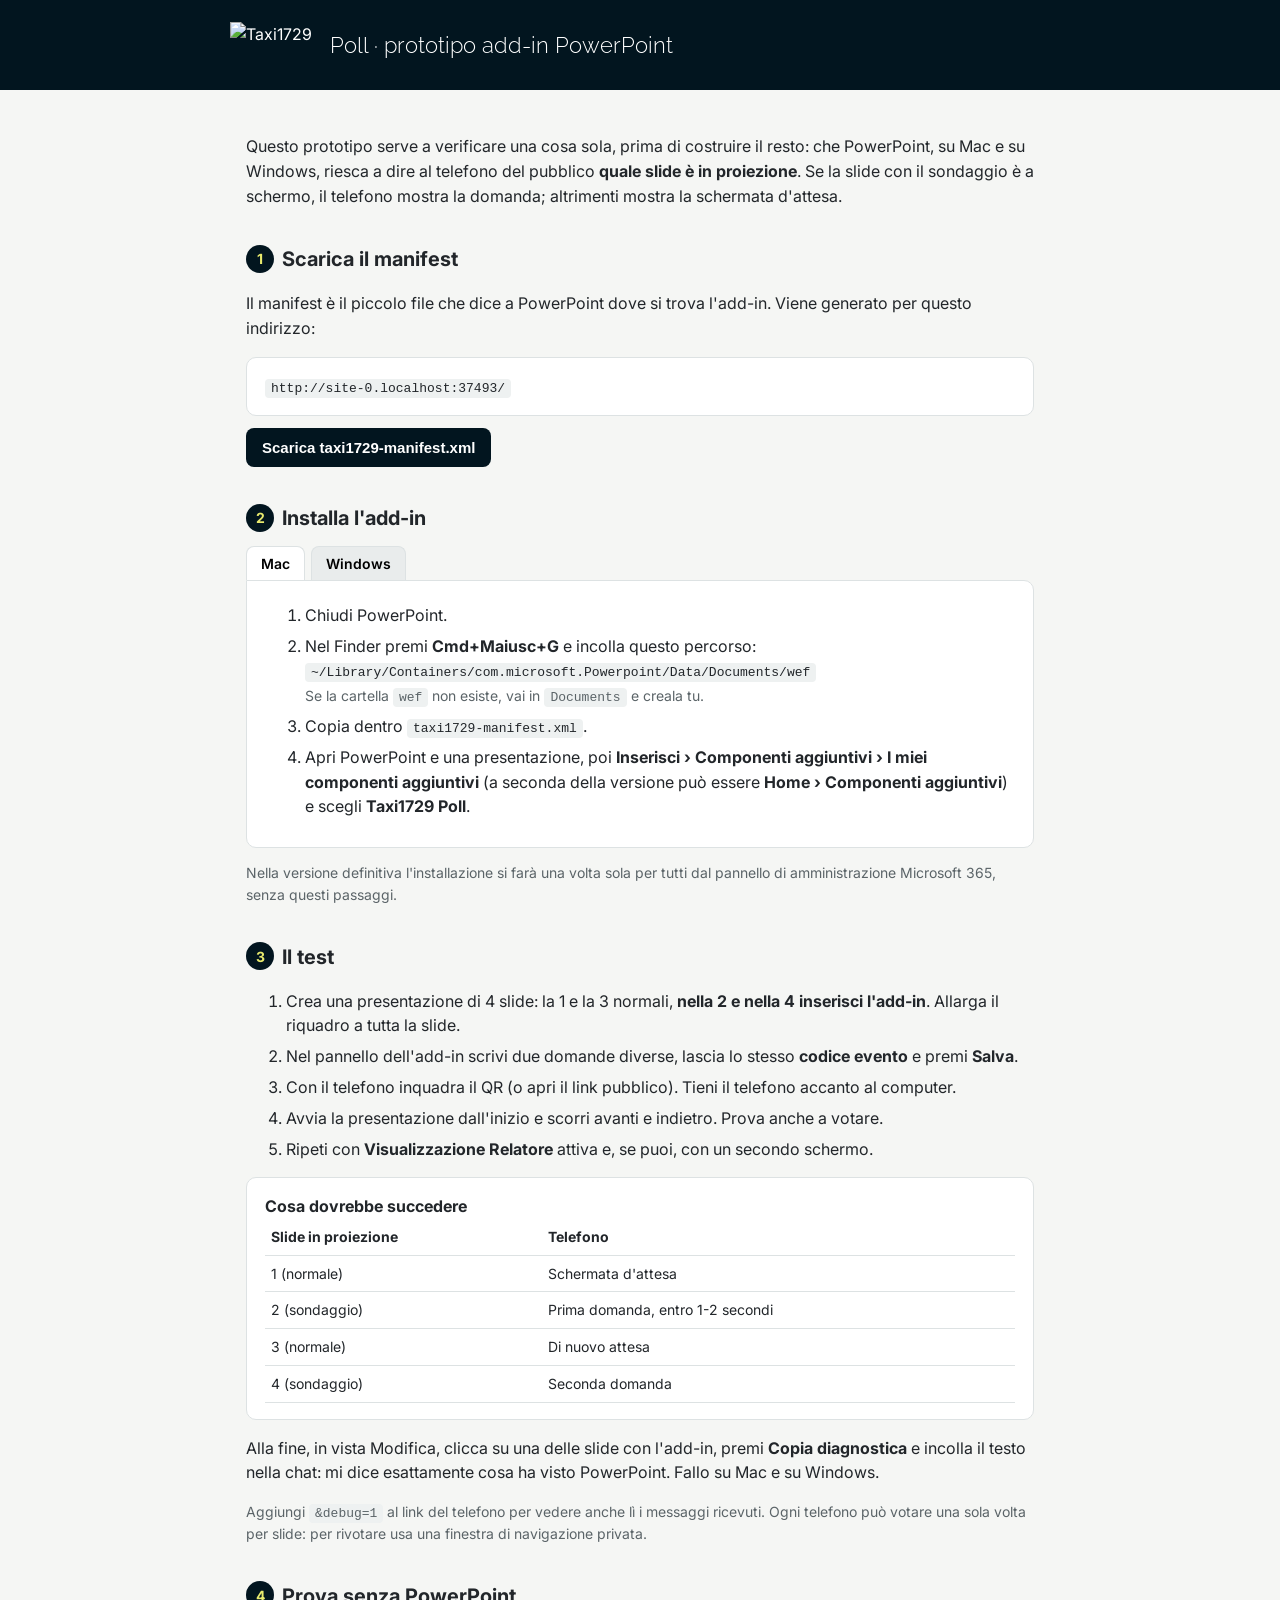
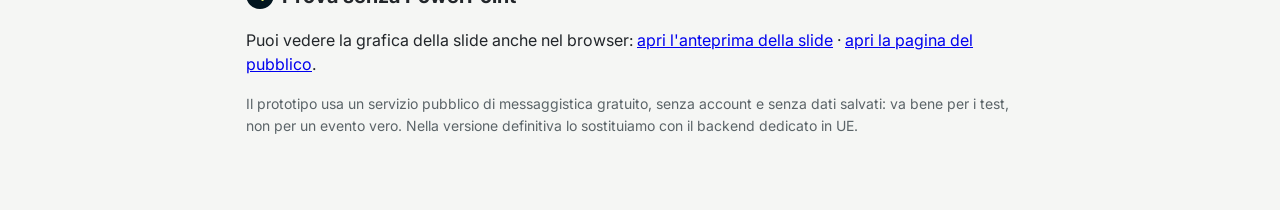
==== index.html @ 9553b4f0 "Add files via upload" ====
<!doctype html>
<html lang="it">
<head>
<meta charset="utf-8">
<meta name="viewport" content="width=device-width, initial-scale=1">
<title>Taxi1729 Poll · Prototipo</title>
<link rel="preconnect" href="https://fonts.googleapis.com">
<link href="https://fonts.googleapis.com/css2?family=Inter:wght@400;600;800&family=Raleway:wght@300;400;500&display=swap" rel="stylesheet">
<style>
  :root { --navy: #02151f; --yellow: #e8ea6e; --ink: #22262a; --muted: #5b6468; --line: #dde2e3; --bg: #f5f6f4; }
  * { box-sizing: border-box; }
  body { margin: 0; background: var(--bg); color: var(--ink); font: 16px/1.55 "Inter", system-ui, sans-serif; }
  header { background: var(--navy); color: #fff; padding: 22px 16px; }
  header .wrap { display: flex; align-items: center; gap: 18px; }
  header img { height: 46px; }
  header h1 { font: 300 22px "Raleway", sans-serif; margin: 0; }
  .wrap { max-width: 820px; margin: 0 auto; }
  main { padding: 28px 16px 60px; }
  h2 { font-size: 20px; margin: 36px 0 10px; }
  h2 .n { display: inline-grid; place-items: center; width: 28px; height: 28px; border-radius: 50%; background: var(--navy); color: var(--yellow);
    font-size: 14px; margin-right: 8px; vertical-align: 2px; }
  .card { background: #fff; border: 1px solid var(--line); border-radius: 10px; padding: 16px 18px; margin: 12px 0; }
  code, .path { font: 13px ui-monospace, Menlo, Consolas, monospace; background: #eef1f1; padding: 2px 6px; border-radius: 4px; word-break: break-all; }
  .btn { display: inline-block; background: var(--navy); color: #fff; padding: 11px 16px; border-radius: 8px; text-decoration: none; font-weight: 600; border: 0; cursor: pointer; font-size: 15px; }
  .btn.alt { background: #fff; color: var(--navy); border: 1px solid var(--navy); }
  ol li { margin-bottom: 6px; }
  .tabs { display: flex; gap: 6px; margin-top: 12px; }
  .tabs button { font: 600 14px "Inter"; padding: 8px 14px; border-radius: 8px 8px 0 0; border: 1px solid var(--line); border-bottom: 0; background: #e9ecec; cursor: pointer; }
  .tabs button.on { background: #fff; }
  .tabpane { background: #fff; border: 1px solid var(--line); border-radius: 0 10px 10px 10px; padding: 6px 18px 12px; }
  .note { color: var(--muted); font-size: 14px; }
  table { border-collapse: collapse; width: 100%; font-size: 14px; }
  td, th { border-bottom: 1px solid var(--line); padding: 7px 6px; text-align: left; vertical-align: top; }
  @media (max-width: 600px) { header h1 { font-size: 18px; } }
</style>
</head>
<body>
<header><div class="wrap"><img src="assets/logo-negativo.png" alt="Taxi1729"><h1>Poll · prototipo add-in PowerPoint</h1></div></header>
<main class="wrap">
  <p>Questo prototipo serve a verificare una cosa sola, prima di costruire il resto: che PowerPoint, su Mac e su Windows, riesca a dire al telefono del pubblico <b>quale slide è in proiezione</b>. Se la slide con il sondaggio è a schermo, il telefono mostra la domanda; altrimenti mostra la schermata d'attesa.</p>

  <h2><span class="n">1</span>Scarica il manifest</h2>
  <p>Il manifest è il piccolo file che dice a PowerPoint dove si trova l'add-in. Viene generato per questo indirizzo:</p>
  <div class="card"><span class="path" id="origin"></span></div>
  <button class="btn" id="dl">Scarica taxi1729-manifest.xml</button>

  <h2><span class="n">2</span>Installa l'add-in</h2>
  <div class="tabs"><button class="on" data-t="mac">Mac</button><button data-t="win">Windows</button></div>
  <div class="tabpane" id="mac">
    <ol>
      <li>Chiudi PowerPoint.</li>
      <li>Nel Finder premi <b>Cmd+Maiusc+G</b> e incolla questo percorso:<br><span class="path">~/Library/Containers/com.microsoft.Powerpoint/Data/Documents/wef</span><br><span class="note">Se la cartella <code>wef</code> non esiste, vai in <code>Documents</code> e creala tu.</span></li>
      <li>Copia dentro <code>taxi1729-manifest.xml</code>.</li>
      <li>Apri PowerPoint e una presentazione, poi <b>Inserisci › Componenti aggiuntivi › I miei componenti aggiuntivi</b> (a seconda della versione può essere <b>Home › Componenti aggiuntivi</b>) e scegli <b>Taxi1729 Poll</b>.</li>
    </ol>
  </div>
  <div class="tabpane" id="win" hidden>
    <ol>
      <li>Crea una cartella, ad esempio <code>C:\Taxi1729Addin</code>, e copia dentro <code>taxi1729-manifest.xml</code>.</li>
      <li>Condividi la cartella: tasto destro › <b>Proprietà › Condivisione › Condividi…</b>, aggiungi il tuo utente e conferma. Annota il <b>percorso di rete</b> che compare (tipo <code>\\NOME-PC\Taxi1729Addin</code>).</li>
      <li>In PowerPoint: <b>File › Opzioni › Centro protezione › Impostazioni Centro protezione › Cataloghi di componenti aggiuntivi attendibili</b>.</li>
      <li>Incolla il percorso di rete in <b>URL catalogo</b>, premi <b>Aggiungi catalogo</b>, spunta <b>Mostra nel menu</b>, conferma e <b>riavvia PowerPoint</b>.</li>
      <li><b>Inserisci › Componenti aggiuntivi › I miei componenti aggiuntivi › Cartella condivisa</b> e scegli <b>Taxi1729 Poll</b>.</li>
    </ol>
  </div>
  <p class="note">Nella versione definitiva l'installazione si farà una volta sola per tutti dal pannello di amministrazione Microsoft 365, senza questi passaggi.</p>

  <h2><span class="n">3</span>Il test</h2>
  <ol>
    <li>Crea una presentazione di 4 slide: la 1 e la 3 normali, <b>nella 2 e nella 4 inserisci l'add-in</b>. Allarga il riquadro a tutta la slide.</li>
    <li>Nel pannello dell'add-in scrivi due domande diverse, lascia lo stesso <b>codice evento</b> e premi <b>Salva</b>.</li>
    <li>Con il telefono inquadra il QR (o apri il link pubblico). Tieni il telefono accanto al computer.</li>
    <li>Avvia la presentazione dall'inizio e scorri avanti e indietro. Prova anche a votare.</li>
    <li>Ripeti con <b>Visualizzazione Relatore</b> attiva e, se puoi, con un secondo schermo.</li>
  </ol>
  <div class="card">
    <b>Cosa dovrebbe succedere</b>
    <table>
      <tr><th>Slide in proiezione</th><th>Telefono</th></tr>
      <tr><td>1 (normale)</td><td>Schermata d'attesa</td></tr>
      <tr><td>2 (sondaggio)</td><td>Prima domanda, entro 1-2 secondi</td></tr>
      <tr><td>3 (normale)</td><td>Di nuovo attesa</td></tr>
      <tr><td>4 (sondaggio)</td><td>Seconda domanda</td></tr>
    </table>
  </div>
  <p>Alla fine, in vista Modifica, clicca su una delle slide con l'add-in, premi <b>Copia diagnostica</b> e incolla il testo nella chat: mi dice esattamente cosa ha visto PowerPoint. Fallo su Mac e su Windows.</p>
  <p class="note">Aggiungi <code>&amp;debug=1</code> al link del telefono per vedere anche lì i messaggi ricevuti. Ogni telefono può votare una sola volta per slide: per rivotare usa una finestra di navigazione privata.</p>

  <h2><span class="n">4</span>Prova senza PowerPoint</h2>
  <p>Puoi vedere la grafica della slide anche nel browser: <a href="addin.html" target="_blank">apri l'anteprima della slide</a> · <a href="partecipa.html?e=1729" target="_blank">apri la pagina del pubblico</a>.</p>
  <p class="note">Il prototipo usa un servizio pubblico di messaggistica gratuito, senza account e senza dati salvati: va bene per i test, non per un evento vero. Nella versione definitiva lo sostituiamo con il backend dedicato in UE.</p>
</main>

<script>
(function () {
  var base = location.href.replace(/[?#].*$/, "").replace(/[^/]*$/, "");
  document.getElementById("origin").textContent = base;
  var host = location.host;
  var manifest = '<?xml version="1.0" encoding="UTF-8"?>\n' +
'<OfficeApp xmlns="http://schemas.microsoft.com/office/appforoffice/1.1"\n' +
'           xmlns:xsi="http://www.w3.org/2001/XMLSchema-instance"\n' +
'           xsi:type="ContentApp">\n' +
'  <Id>3882d124-c3c2-4d73-900e-55784d954f30</Id>\n' +
'  <Version>0.1.0.0</Version>\n' +
'  <ProviderName>Taxi1729</ProviderName>\n' +
'  <DefaultLocale>it-IT</DefaultLocale>\n' +
'  <DisplayName DefaultValue="Taxi1729 Poll" />\n' +
'  <Description DefaultValue="Sondaggi live per gli eventi Taxi1729 (prototipo)" />\n' +
'  <IconUrl DefaultValue="' + base + 'assets/icon-32.png" />\n' +
'  <HighResolutionIconUrl DefaultValue="' + base + 'assets/icon-64.png" />\n' +
'  <SupportUrl DefaultValue="' + base + '" />\n' +
'  <AppDomains>\n' +
'    <AppDomain>https://' + host + '</AppDomain>\n' +
'  </AppDomains>\n' +
'  <Hosts>\n' +
'    <Host Name="Presentation" />\n' +
'  </Hosts>\n' +
'  <DefaultSettings>\n' +
'    <SourceLocation DefaultValue="' + base + 'addin.html" />\n' +
'    <RequestedWidth>960</RequestedWidth>\n' +
'    <RequestedHeight>540</RequestedHeight>\n' +
'  </DefaultSettings>\n' +
'  <Permissions>ReadWriteDocument</Permissions>\n' +
'  <AllowSnapshot>true</AllowSnapshot>\n' +
'</OfficeApp>\n';
  document.getElementById("dl").onclick = function () {
    if (location.protocol !== "https:") { alert("Attenzione: questa pagina non è su HTTPS. PowerPoint accetta solo add-in pubblicati su un indirizzo https://"); }
    var a = document.createElement("a");
    a.href = URL.createObjectURL(new Blob([manifest], { type: "application/xml" }));
    a.download = "taxi1729-manifest.xml"; document.body.appendChild(a); a.click(); a.remove();
  };
  var tabs = document.querySelectorAll(".tabs button");
  Array.prototype.forEach.call(tabs, function (b) {
    b.onclick = function () {
      Array.prototype.forEach.call(tabs, function (x) { x.classList.toggle("on", x === b); document.getElementById(x.dataset.t).hidden = x !== b; });
    };
  });
  if (/Win/.test(navigator.platform)) tabs[1].click();
})();
</script>
</body>
</html>
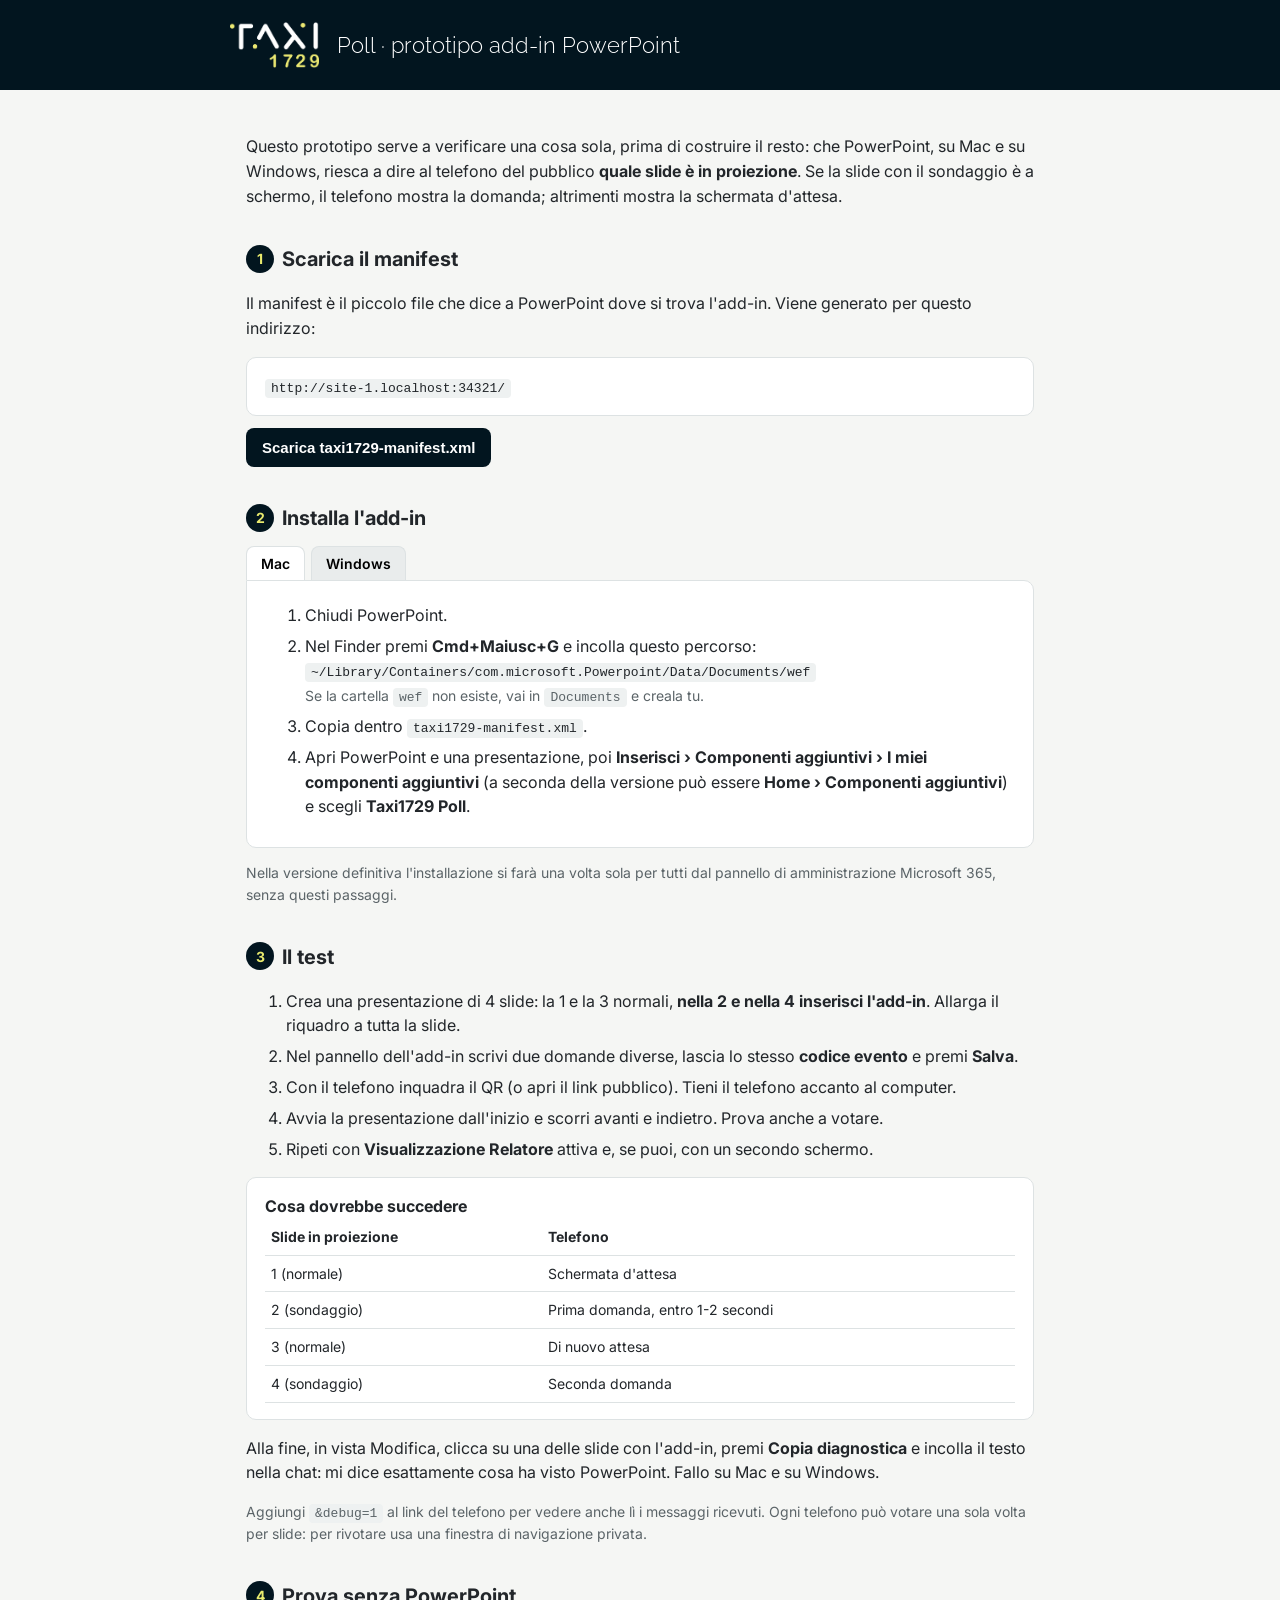
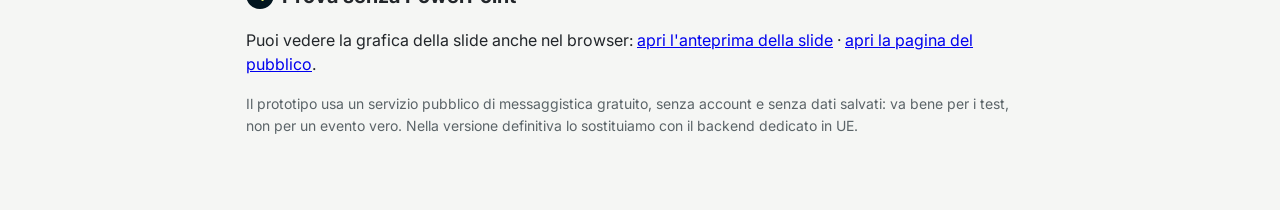
==== commit ba2d44c4: "Add files via upload" ====
--- a/index.html
+++ b/index.html
@@ -5,7 +5,7 @@
 <meta name="viewport" content="width=device-width, initial-scale=1">
 <title>Taxi1729 Poll · Prototipo</title>
 <link rel="preconnect" href="https://fonts.googleapis.com">
-<link href="https://fonts.googleapis.com/css2?family=Inter:wght@400;600;800&family=Raleway:wght@300;400;500&display=swap" rel="stylesheet">
+<link href="https://fonts.googleapis.com/css2?family=Inter:wght@400;600;800&family=Raleway:wght@300;400;500&display=swap" rel="stylesheet" media="print" onload="this.media='all'">
 <style>
   :root { --navy: #02151f; --yellow: #e8ea6e; --ink: #22262a; --muted: #5b6468; --line: #dde2e3; --bg: #f5f6f4; }
   * { box-sizing: border-box; }
